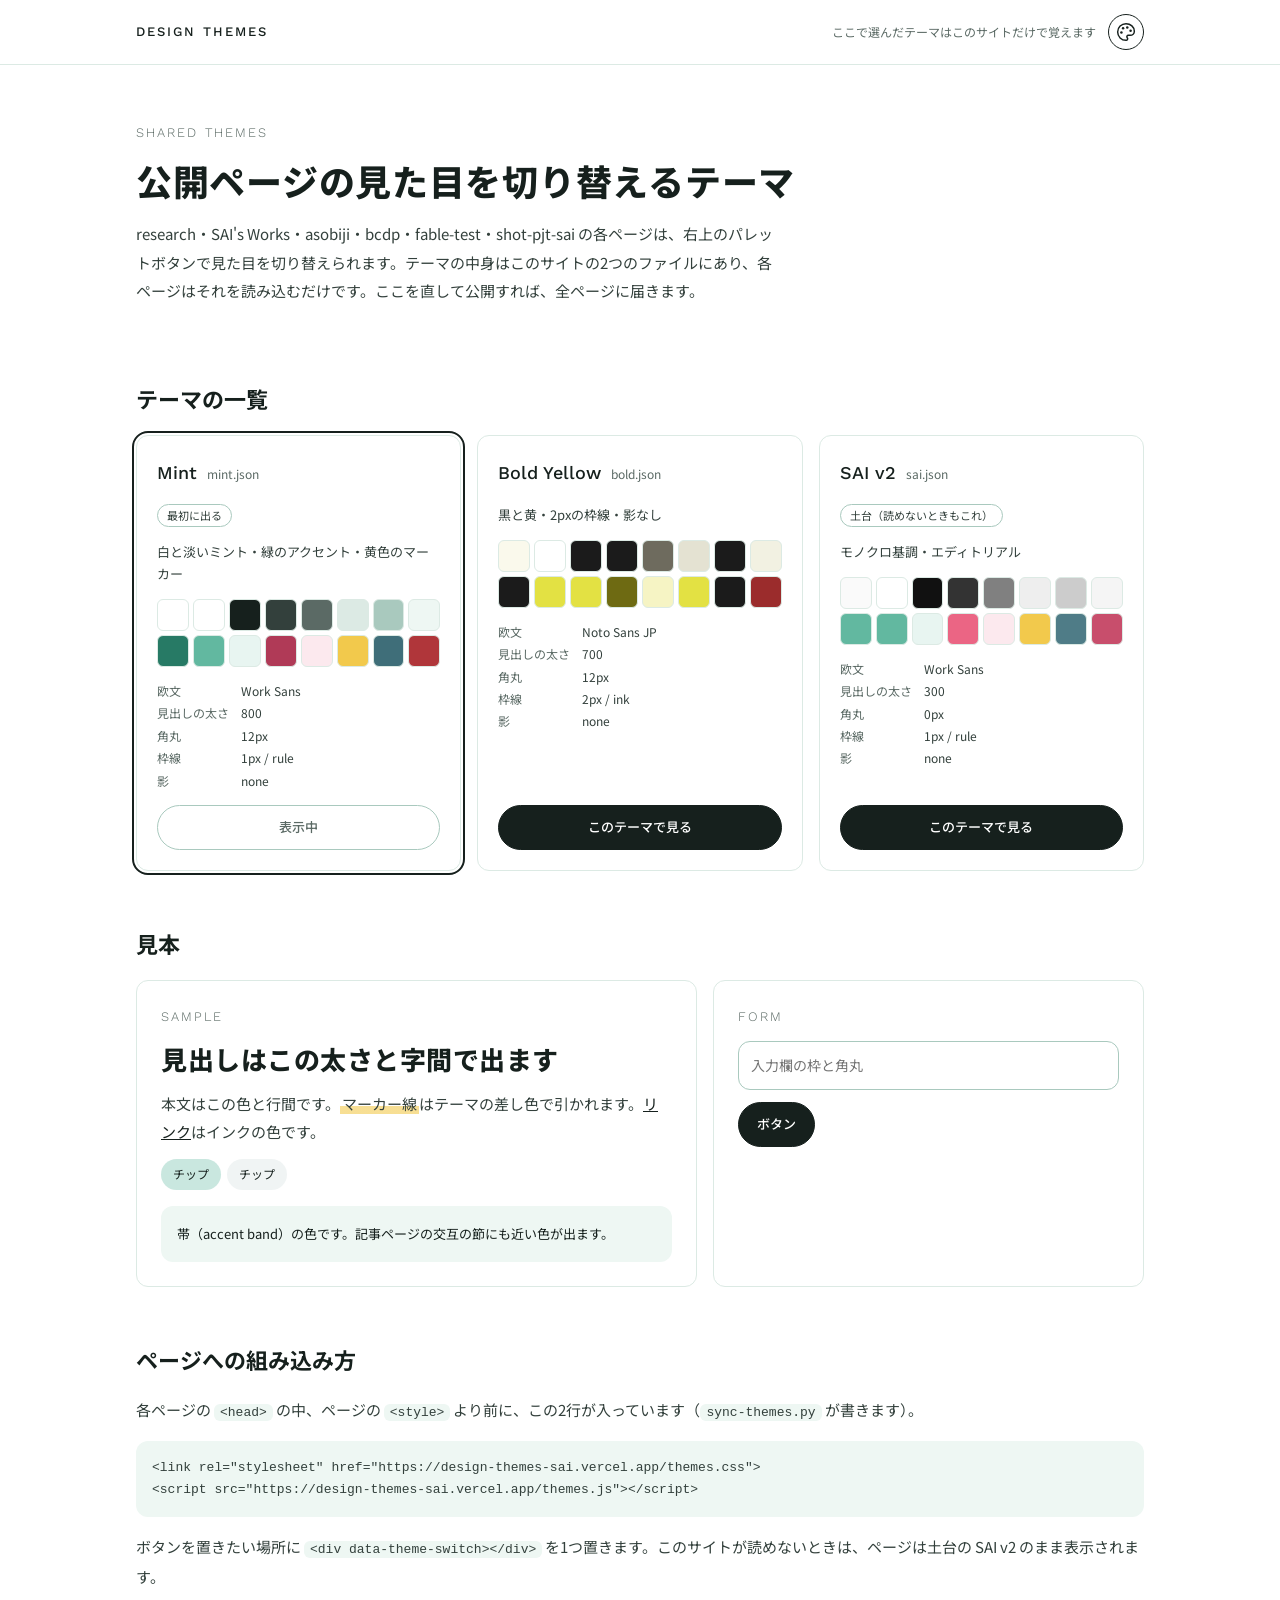
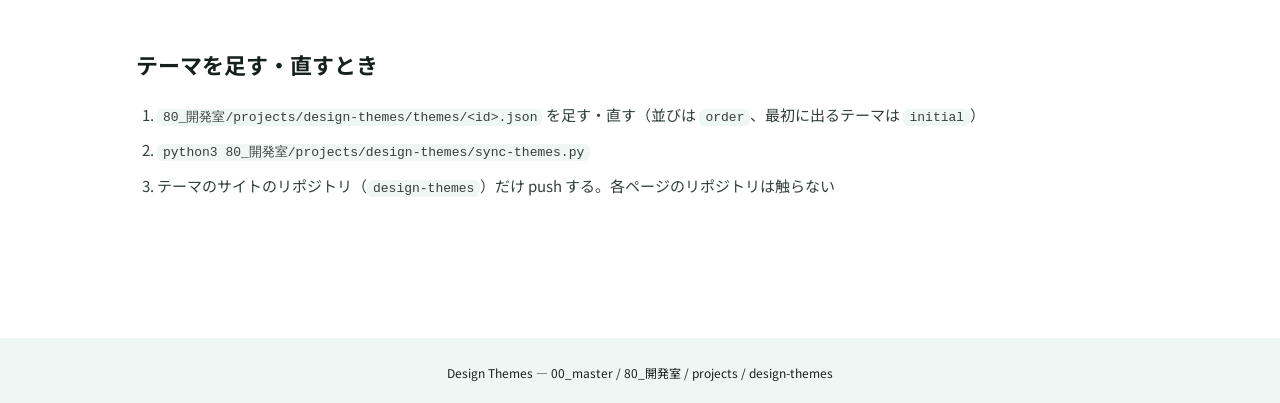
==== index.html @ 22b86806 "Add shared design themes (themes.css / themes.js / catalog) Pages on research, sai-works, asobiji, b" ====
<!doctype html>
<html lang="ja">
<head>
<meta charset="utf-8">
<meta name="viewport" content="width=device-width, initial-scale=1">
<meta name="robots" content="noindex, nofollow">
<title>Design Themes</title>
<link rel="preconnect" href="https://fonts.googleapis.com">
<link rel="preconnect" href="https://fonts.gstatic.com" crossorigin>
<link href="https://fonts.googleapis.com/css2?family=Noto+Sans+JP:wght@400;500;700;800&family=Work+Sans:wght@300;400;500;700;800&display=swap" rel="stylesheet">
<!-- このサイト自身のテーマ（同じ場所の themes.css / themes.js を読む） -->
<link rel="stylesheet" href="themes.css">
<script src="themes.js"></script>
<style>
  /* 土台（SAI v2）のパレット。テーマはこの上に html[data-theme] で重なる */
  :root {
    --paper: #FAFAFA;
    --paper-rgb: 250, 250, 250;
    --white: #FFFFFF;
    --ink: #111111;
    --text: #333333;
    --muted: #808080;
    --rule: #EEEEEE;
    --rule-strong: #CCCCCC;
    --tint: #F5F5F5;
    --teal: #62B8A0;
    --coral: #EB6584;
    --yellow: #F2C94C;
    --deep-teal: #4F7C87;
    --en: "Work Sans", "Helvetica Neue", Arial, sans-serif;
    --jp: "Noto Sans JP", "Hiragino Kaku Gothic ProN", "Hiragino Sans", sans-serif;
    --stripe: repeating-linear-gradient(135deg, var(--yellow) 0 14px, var(--teal) 14px 28px, var(--white) 28px 42px, var(--deep-teal) 42px 56px, var(--white) 56px 70px);
    --ls-display: 0.01em;
  }
/* THEMES:CSS:START */
/* =========================================================
   DESIGN THEMES — 土台（各ページに書き写す部分）
   sync-themes.py が各ページの THEMES:CSS 区間に流し込む。ページ側で手で書き換えないこと。
   ここにあるのは「テーマのサイトが読めなくても効いていてほしいもの」だけ:
     - 土台（SAI v2）で足りないトークンの既定値
     - 記事ページの節の帯（全テーマ共通）
   テーマごとの値・切り替えボタン・切り替えの処理はテーマのサイト（site/themes.css・site/themes.js）にあり、
   各ページは <link> と <script src> で読み込む。テーマを足す・並べ替える・色を直すときは、ここは触らない。
   ========================================================= */

/* --- 既定テーマ（sai）: ページ側のパレットに足りないトークンを補う --- */
:root {
  /* 形 */
  --r-card: 0px;        /* カード・パネルの角丸 */
  --r-pill: 48px;       /* チップ・タグ・ピルボタン */
  --r-input: 4px;       /* 入力欄 */
  --r-xs: 3px;          /* トースト等の極小要素 */
  --r-inner: 12px;      /* 吹き出し・入れ子カード */
  --r-band-card: 16px;  /* 一段大きいカード */
  --bw: 1px;            /* カードの枠線幅 */
  --r-scale: 1;         /* 角丸の倍率。値が散っているページ（research-sai）はこれで一括調整する */
  /* ページによって罫線トークンの名前が違う（sai-works系は --rule、research系は --line）。
     var() のフォールバックで両方に対応する。 */
  --card-line: var(--rule, var(--line));
  --input-line: var(--rule-strong, var(--line-strong));

  /* ページごとに既定が違うトークン（--paper-rgb / --ls-display）は
     ここに書かない。各ページの :root で定義し、テーマ側は
     html[data-theme="..."] ブロックでだけ上書きする。 */

  /* 文字 */
  --fw-display: 300;         /* 大見出しのウェイト */
  --ls-label: 0.14em;        /* 欧文ラベルの字間 */
  --label-case: uppercase;   /* 欧文ラベルの大文字化 */
  --lh-body: 1.9;            /* 本文の行間 */

  /* 影（既定は使わない。浮かせるテーマ用の受け口） */
  --shadow-card: none;
  --shadow-pop: none;

  /* アイコン（線画SVGの線の太さ） */
  --ico-sw: 1.5;
  --ico-sw-lg: 1.25;

  /* 装飾 */
  --caution: #c84e6c;                    /* 注意書きのラベル */
  --track-bg: #dde5e1;                   /* バーの溝 */
  --track-bg-soft: #eef1ef;              /* バーの溝（淡い方） */
  --lang-en-bg: #eef1f5;                 /* 言語バッジ（EN） */
  --lang-en-fg: #5a6b86;
  --mark-bg: rgba(98, 184, 160, .34);    /* マーカー線（標準） */
  --mark-c-bg: rgba(235, 101, 132, .28); /* マーカー線（強調） */
  --accent-band: var(--stripe);
  --footer-bg: var(--rule);
  --footer-fg: var(--muted);
  --chip-g-bg: rgba(98, 184, 160, .14);
  --chip-b-bg: rgba(79, 124, 135, .14);
  --mosaic: #62B8A0, #F2C94C, #EB6584, #4F7C87, #FFFFFF, #FFFFFF, #F5F5F5;
  /* 記事ページの節の交互の帯 */
  --sec-bg: var(--white);                /* 奇数番目の節の背景 */
  --sec-alt-bg: #F6F6F6;                 /* 偶数番目の節の背景（薄いテーマカラー） */
  --sec-pad-y: 48px;                     /* main 直下の節の上下余白 */
  --bleed: 100vw;                        /* 画面幅いっぱいに広げるときの幅（帯・ストライプ） */
  --hero-pb: 56px;                       /* ヘッダー（hero）の下余白。ストライプはこの下、節との境目に置く */
  --stripe-h: 4px;                       /* ヘッダー下のストライプの太さ */
}


/* --- 記事ページ：節ごとに背景を交互に変える（全テーマ共通） ---
   奇数番目の節は白、偶数番目は薄いテーマカラー（--sec-alt-bg）。
   帯は画面幅いっぱいに広げる（box-shadow + clip-path で左右だけ伸ばす）。
   節は body 直下のページと main 直下のページがある。 */
/* 対象は research の記事ページ（ナビに .nav-inner / .gnav-inner がある）だけ。
   sai-works・LP・デザインシステムのページには効かせない。 */
body:has(.nav-inner, .gnav-inner) { overflow-x: clip; }
body:has(.nav-inner, .gnav-inner) > section,
body:has(.nav-inner, .gnav-inner) > main > section { background: var(--sec-bg); box-shadow: 0 0 0 var(--bleed) var(--sec-bg); clip-path: inset(0 calc(var(--bleed) * -1)); }
body:has(.nav-inner, .gnav-inner) > section:nth-of-type(even),
body:has(.nav-inner, .gnav-inner) > main > section:nth-of-type(even) { background: var(--sec-alt-bg); box-shadow: 0 0 0 var(--bleed) var(--sec-alt-bg); }
body:has(.nav-inner, .gnav-inner) > main > section[id^="sec-"] { padding-top: var(--sec-pad-y); padding-bottom: var(--sec-pad-y); }
/* 最後の節とフッターの間に紙の色の隙間を作らない */
body:has(.nav-inner, .gnav-inner) section ~ footer,
body:has(.nav-inner, .gnav-inner) main ~ footer { margin-top: 0 !important; }

/* ヘッダー下のストライプは、帯の境目（最初の節の上端）に描く。
   ページごとに hero の中の位置（.hero::after / .hero .wrap::after）と余白が違い、
   帯の端とずれていたので、hero 側のストライプは消して節の ::before に一本化する。
   hero の下余白は --hero-pb に揃え、hero の下罫線はストライプが代わりをするので消す。 */
body:has(.nav-inner, .gnav-inner) .hero { padding-bottom: var(--hero-pb) !important; border-bottom-width: 0 !important; }
body:has(.nav-inner, .gnav-inner) .hero::after,
body:has(.nav-inner, .gnav-inner) .hero .wrap::after { display: none !important; }
body:has(.nav-inner, .gnav-inner) > section:first-of-type,
body:has(.nav-inner, .gnav-inner) > main > section:first-of-type { position: relative; }
body:has(.nav-inner, .gnav-inner) > section:first-of-type::before,
body:has(.nav-inner, .gnav-inner) > main > section:first-of-type::before { content: ""; position: absolute; left: 0; right: 0; top: 0; height: var(--stripe-h); background: var(--stripe); z-index: 1; }
/* THEMES:CSS:END */

  * { box-sizing: border-box; }
  html { -webkit-text-size-adjust: 100%; }
  body { margin: 0; background: var(--paper); color: var(--text); font-family: var(--jp); font-size: 15px; line-height: var(--lh-body); }
  a { color: var(--ink); }
  code { font-family: ui-monospace, SFMono-Regular, Menlo, monospace; font-size: 13px; background: var(--tint); padding: 1px 6px; border-radius: var(--r-xs); }

  .header { position: sticky; top: 0; z-index: 50; background: rgba(var(--paper-rgb), .86); backdrop-filter: blur(10px); -webkit-backdrop-filter: blur(10px); border-bottom: 1px solid var(--rule); }
  .header-inner { max-width: 1040px; margin: 0 auto; padding: 14px 16px; display: flex; align-items: center; gap: 16px; }
  .brand { font-family: var(--en); font-weight: 500; font-size: 13px; letter-spacing: var(--ls-label); text-transform: var(--label-case); color: var(--ink); }
  .header-right { margin-left: auto; display: flex; align-items: center; gap: 12px; }
  .header-note { font-size: 12px; color: var(--muted); }

  main { max-width: 1040px; margin: 0 auto; padding: 0 16px 80px; }
  .hero { padding: 56px 0 32px; }
  .label { font-family: var(--en); font-weight: 300; font-size: 13px; letter-spacing: var(--ls-label); text-transform: var(--label-case); color: var(--muted); margin: 0 0 10px; }
  h1 { font-size: 36px; line-height: 1.35; font-weight: var(--fw-display); letter-spacing: var(--ls-display); color: var(--ink); margin: 0 0 16px; }
  .lead { max-width: 640px; margin: 0; }
  .stripe { height: var(--stripe-h); background: var(--stripe); margin: 0 0 40px; }

  section { margin: 0 0 56px; }
  h2 { font-size: 22px; line-height: 1.5; font-weight: 700; color: var(--ink); margin: 0 0 20px; }

  .themes { display: grid; grid-template-columns: repeat(auto-fill, minmax(300px, 1fr)); gap: 16px; }
  .theme-card { background: var(--white); border: var(--bw) solid var(--card-line); border-radius: var(--r-card); box-shadow: var(--shadow-card); padding: 20px; display: flex; flex-direction: column; gap: 14px; }
  .theme-card[aria-current="true"] { outline: 2px solid var(--ink); outline-offset: 2px; }
  .theme-head { display: flex; align-items: baseline; gap: 10px; flex-wrap: wrap; }
  .theme-name { font-family: var(--en); font-size: 18px; font-weight: 500; color: var(--ink); }
  .theme-id { font-size: 12px; color: var(--muted); }
  .tags { display: flex; gap: 6px; flex-wrap: wrap; }
  .tag { font-size: 11px; line-height: 1; padding: 5px 9px; border: 1px solid var(--rule-strong); border-radius: var(--r-pill); color: var(--text); }
  .theme-desc { margin: 0; font-size: 13px; line-height: 1.7; }
  .swatches { display: grid; grid-template-columns: repeat(8, 1fr); gap: 4px; }
  .sw { aspect-ratio: 1; border-radius: var(--r-xs); border: 1px solid var(--rule); }
  .specs { margin: 0; display: grid; grid-template-columns: auto 1fr; gap: 2px 12px; font-size: 12px; line-height: 1.7; }
  .specs dt { color: var(--muted); }
  .specs dd { margin: 0; color: var(--text); overflow-wrap: anywhere; }
  .theme-card .use { margin-top: auto; }

  .btn { appearance: none; font: inherit; font-size: 13px; font-weight: 500; padding: 9px 18px; border-radius: var(--r-pill); border: var(--bw) solid var(--ink); background: var(--ink); color: var(--white); cursor: pointer; }
  .btn:hover { opacity: .85; }
  .btn[disabled] { background: transparent; color: var(--muted); border-color: var(--rule-strong); cursor: default; opacity: 1; }
  .btn:focus-visible { outline: 2px solid var(--ink); outline-offset: 2px; }

  .sample { display: grid; grid-template-columns: 1.3fr 1fr; gap: 16px; }
  .panel { background: var(--white); border: var(--bw) solid var(--card-line); border-radius: var(--r-card); box-shadow: var(--shadow-card); padding: 24px; }
  .panel p { margin: 0 0 12px; }
  .panel .big { font-size: 26px; line-height: 1.4; font-weight: var(--fw-display); letter-spacing: var(--ls-display); color: var(--ink); margin: 0 0 12px; }
  mark { background: linear-gradient(transparent 60%, var(--mark-bg) 60%); color: inherit; padding: 0 2px; }
  .chips { display: flex; gap: 6px; flex-wrap: wrap; margin: 0 0 16px; }
  .chip { font-size: 12px; padding: 4px 12px; border-radius: var(--r-pill); background: var(--chip-g-bg); color: var(--ink); }
  .chip.b { background: var(--chip-b-bg); }
  .band { background: var(--accent-band); border-radius: var(--r-inner); padding: 16px; font-size: 13px; color: var(--ink); }
  .field { display: block; width: 100%; font: inherit; font-size: 14px; padding: 10px 12px; border: 1px solid var(--input-line); border-radius: var(--r-input); background: var(--white); color: var(--text); margin: 0 0 12px; }

  pre { margin: 0; background: var(--tint); border-radius: var(--r-inner); padding: 16px; overflow-x: auto; font-size: 12.5px; line-height: 1.7; }
  pre code { background: none; padding: 0; }
  ol { padding-left: 1.4em; margin: 0; }
  ol li { margin: 0 0 6px; }

  footer { background: var(--footer-bg); color: var(--footer-fg); font-size: 12px; padding: 24px 16px; text-align: center; }

  @media (max-width: 768px) {
    h1 { font-size: 28px; }
    .sample { grid-template-columns: 1fr; }
    .header-note { display: none; }
  }
</style>
</head>
<body>
<header class="header">
  <div class="header-inner">
    <span class="brand">Design Themes</span>
    <div class="header-right">
      <span class="header-note">ここで選んだテーマはこのサイトだけで覚えます</span>
      <div data-theme-switch></div>
    </div>
  </div>
</header>

<main>
  <div class="hero">
    <p class="label">Shared themes</p>
    <h1>公開ページの見た目を切り替えるテーマ</h1>
    <p class="lead">research・SAI's Works・asobiji・bcdp・fable-test・shot-pjt-sai の各ページは、右上のパレットボタンで見た目を切り替えられます。テーマの中身はこのサイトの2つのファイルにあり、各ページはそれを読み込むだけです。ここを直して公開すれば、全ページに届きます。</p>
  </div>
  <div class="stripe"></div>

  <section>
    <h2>テーマの一覧</h2>
<!-- THEMES:CATALOG:START -->
    <div class="themes">
    <article class="theme-card" data-id="mint">
      <div class="theme-head"><span class="theme-name">Mint</span><span class="theme-id">mint.json</span></div>
      <div class="tags"><span class="tag">最初に出る</span></div>
      <p class="theme-desc">白と淡いミント・緑のアクセント・黄色のマーカー</p>
      <div class="swatches" aria-label="パレット"><span class="sw" style="background:#FFFFFF" title="paper #FFFFFF"></span><span class="sw" style="background:#FFFFFF" title="white #FFFFFF"></span><span class="sw" style="background:#16201D" title="ink #16201D"></span><span class="sw" style="background:#33403C" title="text #33403C"></span><span class="sw" style="background:#5B6A65" title="muted #5B6A65"></span><span class="sw" style="background:#DCEAE4" title="rule #DCEAE4"></span><span class="sw" style="background:#A9C9BE" title="rule_strong #A9C9BE"></span><span class="sw" style="background:#EEF7F3" title="tint #EEF7F3"></span><span class="sw" style="background:#277A65" title="accent #277A65"></span><span class="sw" style="background:#62B8A0" title="accent_bright #62B8A0"></span><span class="sw" style="background:#E8F5F1" title="accent_wash #E8F5F1"></span><span class="sw" style="background:#B03A57" title="emphasis #B03A57"></span><span class="sw" style="background:#FCE9EE" title="emphasis_wash #FCE9EE"></span><span class="sw" style="background:#F2C94C" title="highlight #F2C94C"></span><span class="sw" style="background:#3F6E79" title="deep #3F6E79"></span><span class="sw" style="background:#B0363A" title="danger #B0363A"></span></div>
      <dl class="specs"><dt>欧文</dt><dd>Work Sans</dd><dt>見出しの太さ</dt><dd>800</dd><dt>角丸</dt><dd>12px</dd><dt>枠線</dt><dd>1px / rule</dd><dt>影</dt><dd>none</dd></dl>
      <button type="button" class="btn use">このテーマで見る</button>
    </article>
    <article class="theme-card" data-id="bold">
      <div class="theme-head"><span class="theme-name">Bold Yellow</span><span class="theme-id">bold.json</span></div>
      
      <p class="theme-desc">黒と黄・2pxの枠線・影なし</p>
      <div class="swatches" aria-label="パレット"><span class="sw" style="background:#FAF9EC" title="paper #FAF9EC"></span><span class="sw" style="background:#FFFFFF" title="white #FFFFFF"></span><span class="sw" style="background:#1B1B1B" title="ink #1B1B1B"></span><span class="sw" style="background:#1B1B1B" title="text #1B1B1B"></span><span class="sw" style="background:#6E6B5E" title="muted #6E6B5E"></span><span class="sw" style="background:#E4E2D2" title="rule #E4E2D2"></span><span class="sw" style="background:#1B1B1B" title="rule_strong #1B1B1B"></span><span class="sw" style="background:#F2F1E2" title="tint #F2F1E2"></span><span class="sw" style="background:#1B1B1B" title="accent #1B1B1B"></span><span class="sw" style="background:#E3E143" title="accent_bright #E3E143"></span><span class="sw" style="background:#E3E143" title="accent_wash #E3E143"></span><span class="sw" style="background:#6E6A12" title="emphasis #6E6A12"></span><span class="sw" style="background:#F6F4C4" title="emphasis_wash #F6F4C4"></span><span class="sw" style="background:#E3E143" title="highlight #E3E143"></span><span class="sw" style="background:#1B1B1B" title="deep #1B1B1B"></span><span class="sw" style="background:#9B2C2C" title="danger #9B2C2C"></span></div>
      <dl class="specs"><dt>欧文</dt><dd>Noto Sans JP</dd><dt>見出しの太さ</dt><dd>700</dd><dt>角丸</dt><dd>12px</dd><dt>枠線</dt><dd>2px / ink</dd><dt>影</dt><dd>none</dd></dl>
      <button type="button" class="btn use">このテーマで見る</button>
    </article>
    <article class="theme-card" data-id="sai">
      <div class="theme-head"><span class="theme-name">SAI v2</span><span class="theme-id">sai.json</span></div>
      <div class="tags"><span class="tag">土台（読めないときもこれ）</span></div>
      <p class="theme-desc">モノクロ基調・エディトリアル</p>
      <div class="swatches" aria-label="パレット"><span class="sw" style="background:#FAFAFA" title="paper #FAFAFA"></span><span class="sw" style="background:#FFFFFF" title="white #FFFFFF"></span><span class="sw" style="background:#111111" title="ink #111111"></span><span class="sw" style="background:#333333" title="text #333333"></span><span class="sw" style="background:#808080" title="muted #808080"></span><span class="sw" style="background:#EEEEEE" title="rule #EEEEEE"></span><span class="sw" style="background:#CCCCCC" title="rule_strong #CCCCCC"></span><span class="sw" style="background:#F5F5F5" title="tint #F5F5F5"></span><span class="sw" style="background:#62B8A0" title="accent #62B8A0"></span><span class="sw" style="background:#62B8A0" title="accent_bright #62B8A0"></span><span class="sw" style="background:#E8F5F1" title="accent_wash #E8F5F1"></span><span class="sw" style="background:#EB6584" title="emphasis #EB6584"></span><span class="sw" style="background:#FCE9EE" title="emphasis_wash #FCE9EE"></span><span class="sw" style="background:#F2C94C" title="highlight #F2C94C"></span><span class="sw" style="background:#4F7C87" title="deep #4F7C87"></span><span class="sw" style="background:#C84E6C" title="danger #C84E6C"></span></div>
      <dl class="specs"><dt>欧文</dt><dd>Work Sans</dd><dt>見出しの太さ</dt><dd>300</dd><dt>角丸</dt><dd>0px</dd><dt>枠線</dt><dd>1px / rule</dd><dt>影</dt><dd>none</dd></dl>
      <button type="button" class="btn use">このテーマで見る</button>
    </article>
    </div>
<!-- THEMES:CATALOG:END -->
  </section>

  <section>
    <h2>見本</h2>
    <div class="sample">
      <div class="panel">
        <p class="label">Sample</p>
        <p class="big">見出しはこの太さと字間で出ます</p>
        <p>本文はこの色と行間です。<mark>マーカー線</mark>はテーマの差し色で引かれます。<a href="#">リンク</a>はインクの色です。</p>
        <div class="chips"><span class="chip">チップ</span><span class="chip b">チップ</span></div>
        <div class="band">帯（accent band）の色です。記事ページの交互の節にも近い色が出ます。</div>
      </div>
      <div class="panel">
        <p class="label">Form</p>
        <input class="field" type="text" placeholder="入力欄の枠と角丸">
        <button type="button" class="btn">ボタン</button>
      </div>
    </div>
  </section>

  <section>
    <h2>ページへの組み込み方</h2>
    <p>各ページの <code>&lt;head&gt;</code> の中、ページの <code>&lt;style&gt;</code> より前に、この2行が入っています（<code>sync-themes.py</code> が書きます）。</p>
    <pre><code>&lt;link rel="stylesheet" href="https://design-themes-sai.vercel.app/themes.css"&gt;
&lt;script src="https://design-themes-sai.vercel.app/themes.js"&gt;&lt;/script&gt;</code></pre>
    <p style="margin-top:16px">ボタンを置きたい場所に <code>&lt;div data-theme-switch&gt;&lt;/div&gt;</code> を1つ置きます。このサイトが読めないときは、ページは土台の SAI v2 のまま表示されます。</p>
  </section>

  <section>
    <h2>テーマを足す・直すとき</h2>
    <ol>
      <li><code>80_開発室/projects/design-themes/themes/&lt;id&gt;.json</code> を足す・直す（並びは <code>order</code>、最初に出るテーマは <code>initial</code>）</li>
      <li><code>python3 80_開発室/projects/design-themes/sync-themes.py</code></li>
      <li>テーマのサイトのリポジトリ（<code>design-themes</code>）だけ push する。各ページのリポジトリは触らない</li>
    </ol>
  </section>
</main>

<footer>Design Themes — 00_master / 80_開発室 / projects / design-themes</footer>

<script>
  /* 一覧の「このテーマで見る」と、いま選ばれているカードの印 */
  function markCurrentTheme(id) {
    document.querySelectorAll('.theme-card').forEach(function (card) {
      var on = card.getAttribute('data-id') === id;
      card.setAttribute('aria-current', String(on));
      var b = card.querySelector('.use');
      b.disabled = on;
      b.textContent = on ? '表示中' : 'このテーマで見る';
    });
  }
  window.onThemeChange = markCurrentTheme;
  document.querySelectorAll('.theme-card .use').forEach(function (b) {
    b.addEventListener('click', function () {
      if (typeof applyTheme === 'function') applyTheme(b.closest('.theme-card').getAttribute('data-id'), true);
    });
  });
  if (typeof activeTheme !== 'undefined') markCurrentTheme(activeTheme);
</script>
</body>
</html>
---- themes.css ----
/* =========================================================
   DESIGN THEMES — テーマ本体（テーマのサイトから各ページが読み込む）
   正本: 00_master/80_開発室/projects/design-themes/site/themes.css
   GENERATED 区間は build-themes.py が themes/*.json から組み立てる。手で書き換えないこと。
   土台（SAI v2）はブロックを持たず、各ページの :root と、ページに書き写した base.css が効く。
   ========================================================= */

/* 読み込めたことの目印。themes.js はこれが見えたときだけ data-theme を付ける
   （CSS が読めずに JS だけ動いたときに、中途半端な見た目にしないため） */
:root { --themes-loaded: 1; }

/* THEMES:GENERATED:START */
/* --- theme: mint（白と淡いミント・緑のアクセント・黄色のマーカー）--- 生成元: themes/mint.json */
html[data-theme="mint"] {
  --paper: #FFFFFF;
  --paper-rgb: 255, 255, 255;
  --white: #FFFFFF;
  --ink: #16201D;
  --text: #33403C;
  --muted: #5B6A65;
  --rule: #DCEAE4;
  --rule-strong: #A9C9BE;
  --tint: #EEF7F3;
  --teal: #277A65;
  --teal-deep: #3F6E79;
  --coral: #B03A57;
  --yellow: #F2C94C;
  --deep-teal: #3F6E79;
  --deep: #3F6E79;
  --en: "Work Sans", "Helvetica Neue", Arial, sans-serif;
  --stripe: linear-gradient(transparent, transparent);
  --r-card: 12px;
  --r-pill: 999px;
  --r-input: 12px;
  --r-xs: 6px;
  --r-inner: 12px;
  --r-band-card: 12px;
  --bw: 1px;
  --r-scale: 1;
  --card-line: var(--rule);
  --input-line: var(--rule-strong);
  --fw-display: 800;
  --ls-display: 0.02em;
  --ls-label: 0.16em;
  --label-case: uppercase;
  --lh-body: 1.9;
  --shadow-card: none;
  --shadow-pop: 0 24px 60px rgba(22, 32, 29, .10);
  --ico-sw: 1.75;
  --ico-sw-lg: 1.5;
  --panel: #EEF7F3;
  --paper-2: #EEF7F3;
  --ink-soft: #33403C;
  --ink-faint: #5B6A65;
  --teal-wash: #E8F5F1;
  --coral-wash: #FCE9EE;
  --sand: #B03A57;
  --sand-wash: #FCE9EE;
  --line: #DCEAE4;
  --line-soft: #EEF4F2;
  --line-strong: #A9C9BE;
  --paper-warm: #EEF7F3;
  --card: #FFFFFF;
  --shadow: none;
  --caution: #B0363A;
  --track-bg: #DCEAE4;
  --track-bg-soft: #EEF4F2;
  --teal-ink: #277A65;
  --sand-ink: #B03A57;
  --sand-ink-soft: #B03A57;
  --coral-ink: #B0363A;
  --pull-ink: #16201D;
  --lang-en-bg: #EEF7F3;
  --lang-en-fg: #5B6A65;
  --teal-rgb: 98, 184, 160;
  --coral-rgb: 176, 58, 87;
  --yellow-rgb: 242, 201, 76;
  --deep-rgb: 63, 110, 121;
  --mark-bg: rgba(242, 201, 76, 0.6);
  --mark-c-bg: rgba(176, 58, 87, 0.2);
  --accent-band: #EEF7F3;
  --footer-bg: #EEF7F3;
  --footer-fg: #16201D;
  --chip-g-bg: rgba(98, 184, 160, 0.34);
  --chip-b-bg: rgba(63, 110, 121, 0.08);
  --mosaic: #62B8A0, #F2C94C, #EB6584, #4F7C87, #FFFFFF, #EEF7F3, #FFFFFF;
  --sec-alt-bg: #EEF7F3;
}

/* --- theme: bold（黒と黄・2pxの枠線・影なし）--- 生成元: themes/bold.json */
html[data-theme="bold"] {
  --paper: #FAF9EC;
  --paper-rgb: 250, 249, 236;
  --white: #FFFFFF;
  --ink: #1B1B1B;
  --text: #1B1B1B;
  --muted: #6E6B5E;
  --rule: #E4E2D2;
  --rule-strong: #1B1B1B;
  --tint: #F2F1E2;
  --teal: #1B1B1B;
  --teal-deep: #1B1B1B;
  --coral: #6E6A12;
  --yellow: #E3E143;
  --deep-teal: #1B1B1B;
  --deep: #1B1B1B;
  --en: "Noto Sans JP", "Hiragino Kaku Gothic ProN", "Hiragino Sans", sans-serif;
  --stripe: repeating-linear-gradient(135deg, #E3E143 0 16px, #1B1B1B 16px 18px, #E3E143 18px 34px);
  --r-card: 12px;
  --r-pill: 999px;
  --r-input: 12px;
  --r-xs: 999px;
  --r-inner: 12px;
  --r-band-card: 12px;
  --bw: 2px;
  --r-scale: 1;
  --card-line: var(--ink);
  --input-line: var(--ink);
  --fw-display: 700;
  --ls-display: 0;
  --ls-label: 0.08em;
  --label-case: uppercase;
  --lh-body: 1.8;
  --shadow-card: none;
  --shadow-pop: none;
  --ico-sw: 2;
  --ico-sw-lg: 2;
  --panel: #F3F1DF;
  --paper-2: #F3F1DF;
  --ink-soft: #1B1B1B;
  --ink-faint: #6E6B5E;
  --teal-wash: #E3E143;
  --coral-wash: #F6F4C4;
  --sand: #6E6A12;
  --sand-wash: #F6F4C4;
  --line: #E0DECB;
  --line-soft: #EDEBD9;
  --line-strong: #1B1B1B;
  --paper-warm: #F3F1DF;
  --card: #FFFFFF;
  --shadow: none;
  --caution: #9B2C2C;
  --track-bg: #E0DECB;
  --track-bg-soft: #EDEBD9;
  --teal-ink: #1B1B1B;
  --sand-ink: #6E6A12;
  --sand-ink-soft: #6E6A12;
  --coral-ink: #9B2C2C;
  --pull-ink: #1B1B1B;
  --lang-en-bg: #F0EFE2;
  --lang-en-fg: #5B5848;
  --teal-rgb: 227, 225, 67;
  --coral-rgb: 110, 106, 18;
  --yellow-rgb: 227, 225, 67;
  --deep-rgb: 27, 27, 27;
  --mark-bg: rgba(227, 225, 67, 0.6);
  --mark-c-bg: rgba(110, 106, 18, 0.2);
  --accent-band: #E3E143;
  --footer-bg: #E3E143;
  --footer-fg: #1B1B1B;
  --chip-g-bg: rgba(227, 225, 67, 0.34);
  --chip-b-bg: rgba(27, 27, 27, 0.08);
  --mosaic: #E3E143, #1B1B1B, #F9F8D9, #FFFFFF, #FFFFFF, #F2F1E2, #E3E143;
  --sec-alt-bg: #F9F8DE;
}
/* THEMES:GENERATED:END */

/* =========================================================
   切り替えボタン（.ts- 接頭辞。ページ側のCSSと衝突させない）
   ページ側は <div data-theme-switch></div> を1つ置くだけ。
   ========================================================= */

[data-theme-switch] { position: relative; flex: none; line-height: 0; }

/* ヘッダーの無いページ用：右上に浮かせる */
[data-theme-switch][data-ts-float] { position: fixed; top: 16px; right: 16px; z-index: 300; }
[data-theme-switch][data-ts-float] .ts-btn { background: var(--white); }

.ts-btn {
  appearance: none;
  display: flex;
  align-items: center;
  justify-content: center;
  width: 36px;
  height: 36px;
  padding: 0;
  border: var(--bw) solid var(--ink);
  border-radius: var(--r-pill);
  background: transparent;
  color: var(--ink);
  cursor: pointer;
  transition: background .18s, color .18s, border-color .18s;
}

.ts-btn:hover { background: var(--ink); color: var(--white); }
.ts-btn:focus-visible { outline: 1px solid var(--ink); outline-offset: 2px; }

.ts-btn svg {
  width: 20px;
  height: 20px;
  fill: none;
  stroke: currentColor;
  stroke-width: var(--ico-sw);
  stroke-linecap: round;
  stroke-linejoin: round;
}

.ts-btn svg circle[data-dot] { fill: currentColor; stroke: none; }

.ts-menu {
  position: absolute;
  top: calc(100% + 10px);
  right: 0;
  min-width: 290px;
  background: var(--white);
  border: var(--bw) solid var(--ink);
  border-radius: var(--r-card);
  box-shadow: var(--shadow-pop);
  padding: 6px;
  line-height: 1.5;
  z-index: 200;
}

.ts-menu[hidden] { display: none; }

.ts-opt {
  appearance: none;
  display: flex;
  align-items: center;
  gap: 10px;
  width: 100%;
  text-align: left;
  border: 0;
  background: transparent;
  color: var(--ink);
  padding: 9px 10px;
  border-radius: var(--r-card);
  cursor: pointer;
  font-family: inherit;
  transition: background .18s;
}

.ts-opt:hover { background: var(--tint); }
.ts-opt:focus-visible { outline: 1px solid var(--ink); outline-offset: -1px; }
.ts-dots { display: flex; gap: 3px; flex: none; }
.ts-dots i { display: block; width: 8px; height: 8px; border-radius: 50%; border: 1px solid var(--rule-strong); box-sizing: border-box; }
.ts-text { flex: 1; min-width: 0; }
.ts-name { font-family: var(--en); font-size: 12px; font-weight: 500; letter-spacing: .04em; }
.ts-desc { display: block; font-size: 11px; color: var(--muted); line-height: 1.5; margin-top: 1px; }
.ts-check { margin-left: auto; flex: none; font-size: 11px; color: var(--ink); opacity: 0; }
.ts-opt[aria-selected="true"] .ts-check { opacity: 1; }

/* research-sai の細いナビの中では一回り小さく */
.nav-inner > [data-theme-switch] .ts-btn,
.gnav-inner > [data-theme-switch] .ts-btn { width: 28px; height: 28px; }
.nav-inner > [data-theme-switch] .ts-btn svg,
.gnav-inner > [data-theme-switch] .ts-btn svg { width: 16px; height: 16px; }

@media (max-width: 768px) {
  .ts-btn { width: 32px; height: 32px; }
  .ts-btn svg { width: 18px; height: 18px; }
  .ts-menu { min-width: 264px; }
}
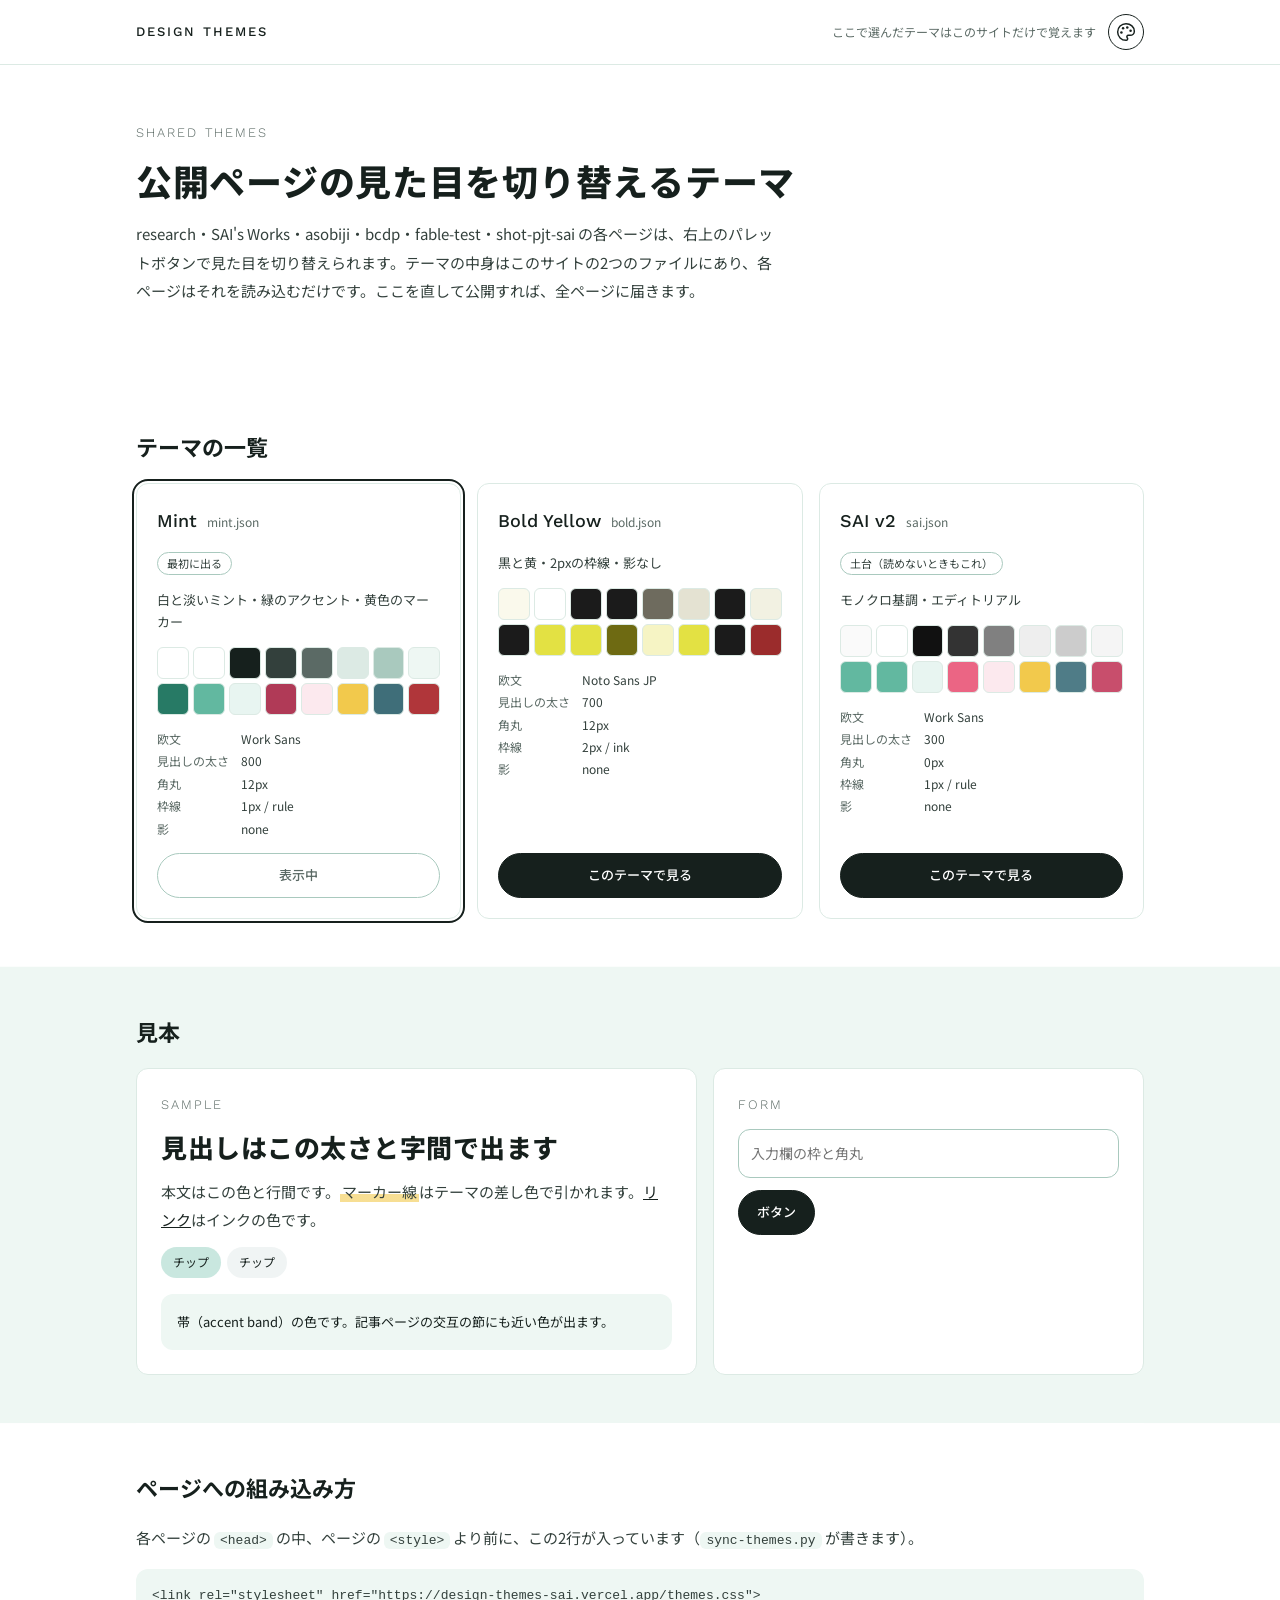
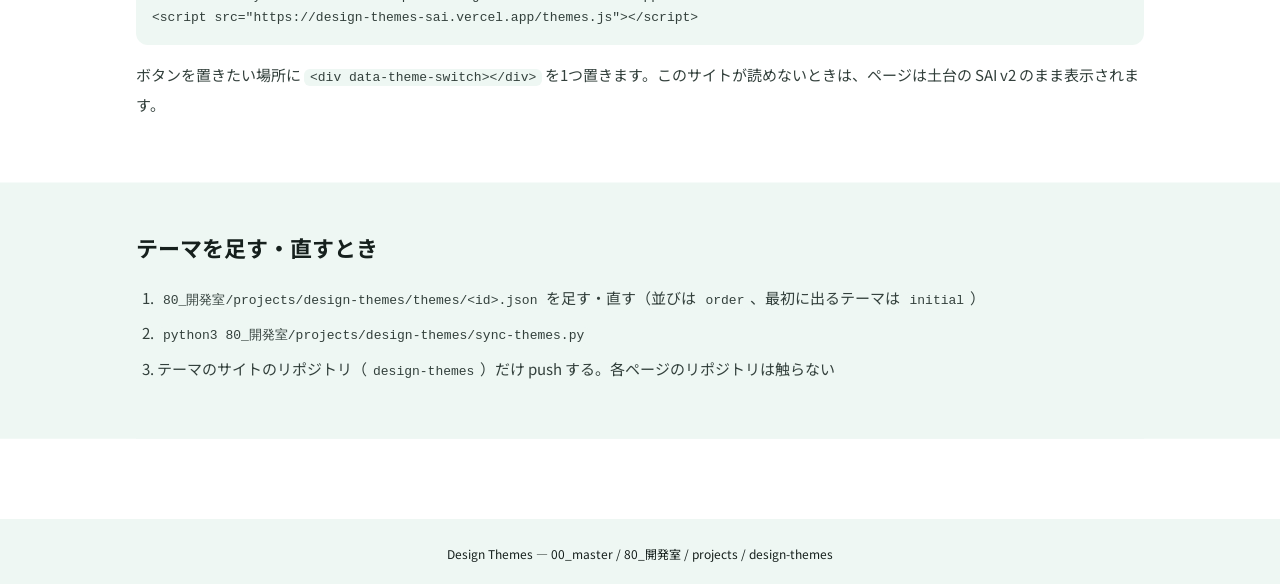
==== commit 2c3300a8: "節ごとの背景の交互を、research 以外のページにも効くようにする テーマの土台（base.css）で、main 直下の section（h2 入り）が 2 つ以上並ぶページは、 見出しごとに白と" ====
--- a/index.html
+++ b/index.html
@@ -5,6 +5,7 @@
 <meta name="viewport" content="width=device-width, initial-scale=1">
 <meta name="robots" content="noindex, nofollow">
 <title>Design Themes</title>
+<link rel="icon" href="/favicon.svg" type="image/svg+xml">
 <link rel="preconnect" href="https://fonts.googleapis.com">
 <link rel="preconnect" href="https://fonts.gstatic.com" crossorigin>
 <link href="https://fonts.googleapis.com/css2?family=Noto+Sans+JP:wght@400;500;700;800&family=Work+Sans:wght@300;400;500;700;800&display=swap" rel="stylesheet">
@@ -101,7 +102,24 @@
 }
 
 
-/* --- 記事ページ：節ごとに背景を交互に変える（全テーマ共通） ---
+/* --- 節ごとに背景を交互に変える（全ページ・全テーマ共通。2026-11-20 から research 以外にも広げた） ---
+   「節」＝ main 直下（main が無いページは body 直下）の <section>・<article>・[data-sec] で、中に h2 があるもの。
+   節が 2 つ以上並ぶページだけ、1・3・5…番目を --sec-bg（白）、2・4・6…番目を --sec-alt-bg（薄いテーマカラー）にする。
+   帯は画面幅いっぱいに広げ、節と節の間に紙の色の隙間が出ないよう、節の外の余白（margin）は 0、上下の余白は --sec-pad-y にそろえる。
+   見出し（h2）だけで区切ったページは、add-page.py が h2 ごとに <section data-sec-auto> で包む。
+   div で組んだ節（帯の div など）は data-sec を付ける。交互にしたくないページは <body data-sec-alt="off">。
+   research の記事（ナビに .nav-inner / .gnav-inner がある）は、下の専用の指定で塗る（余白はページ側のまま）。 */
+:is(body:not([data-sec-alt="off"]):not(:has(.nav-inner, .gnav-inner)):not(:has(> main)), body:not([data-sec-alt="off"]):not(:has(.nav-inner, .gnav-inner)) > main)
+  > :is(section, article, [data-sec]):has(h2):is(:has(~ :is(section, article, [data-sec]) h2), :is(section, article, [data-sec]):has(h2) ~ *) {
+  background: var(--sec-bg) !important; box-shadow: 0 0 0 var(--bleed) var(--sec-bg) !important; clip-path: inset(0 calc(var(--bleed) * -1));
+  margin-top: 0 !important; margin-bottom: 0 !important; padding-top: var(--sec-pad-y) !important; padding-bottom: var(--sec-pad-y) !important;
+}
+:is(body:not([data-sec-alt="off"]):not(:has(.nav-inner, .gnav-inner)):not(:has(> main)), body:not([data-sec-alt="off"]):not(:has(.nav-inner, .gnav-inner)) > main)
+  > :nth-child(even of :is(section, article, [data-sec]):has(h2)):is(:has(~ :is(section, article, [data-sec]) h2), :is(section, article, [data-sec]):has(h2) ~ *) {
+  background: var(--sec-alt-bg) !important; box-shadow: 0 0 0 var(--bleed) var(--sec-alt-bg) !important;
+}
+
+/* --- research の記事ページ：節ごとに背景を交互に変える（全テーマ共通） ---
    奇数番目の節は白、偶数番目は薄いテーマカラー（--sec-alt-bg）。
    帯は画面幅いっぱいに広げる（box-shadow + clip-path で左右だけ伸ばす）。
    節は body 直下のページと main 直下のページがある。 */
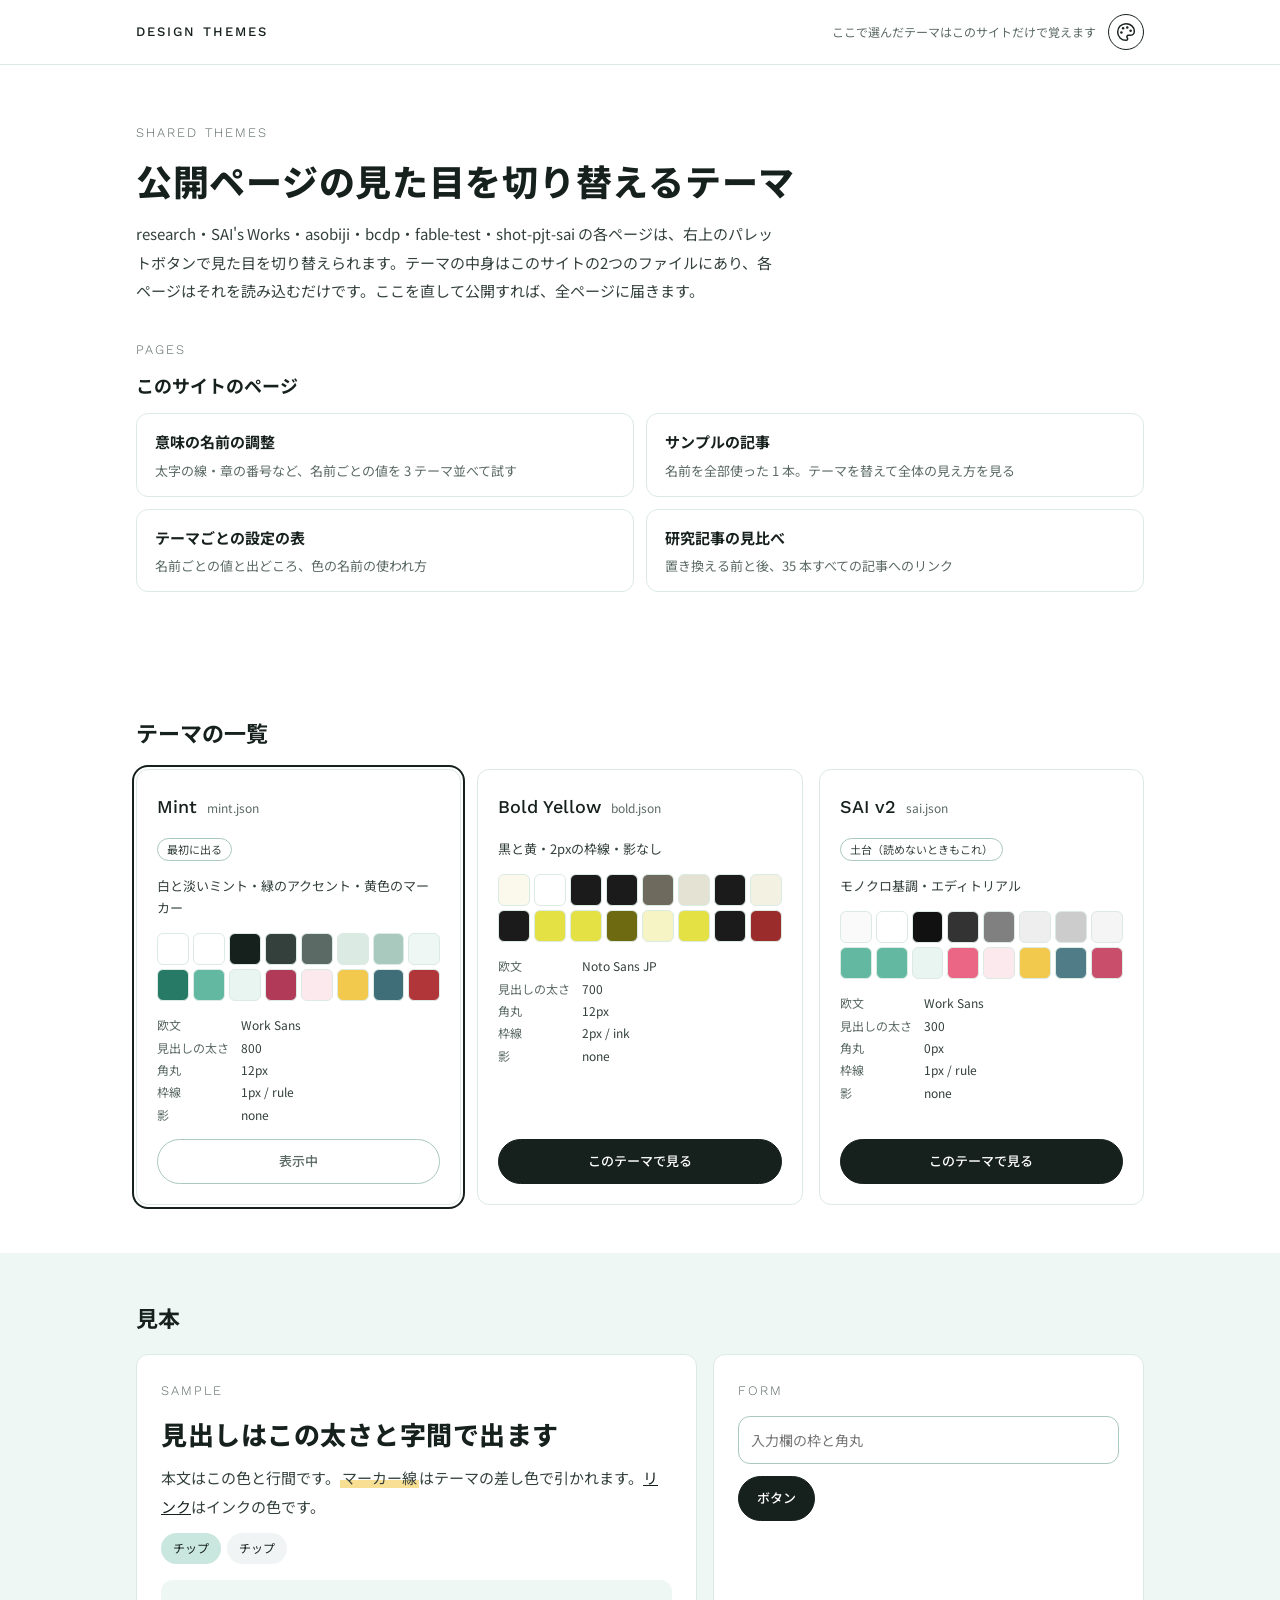
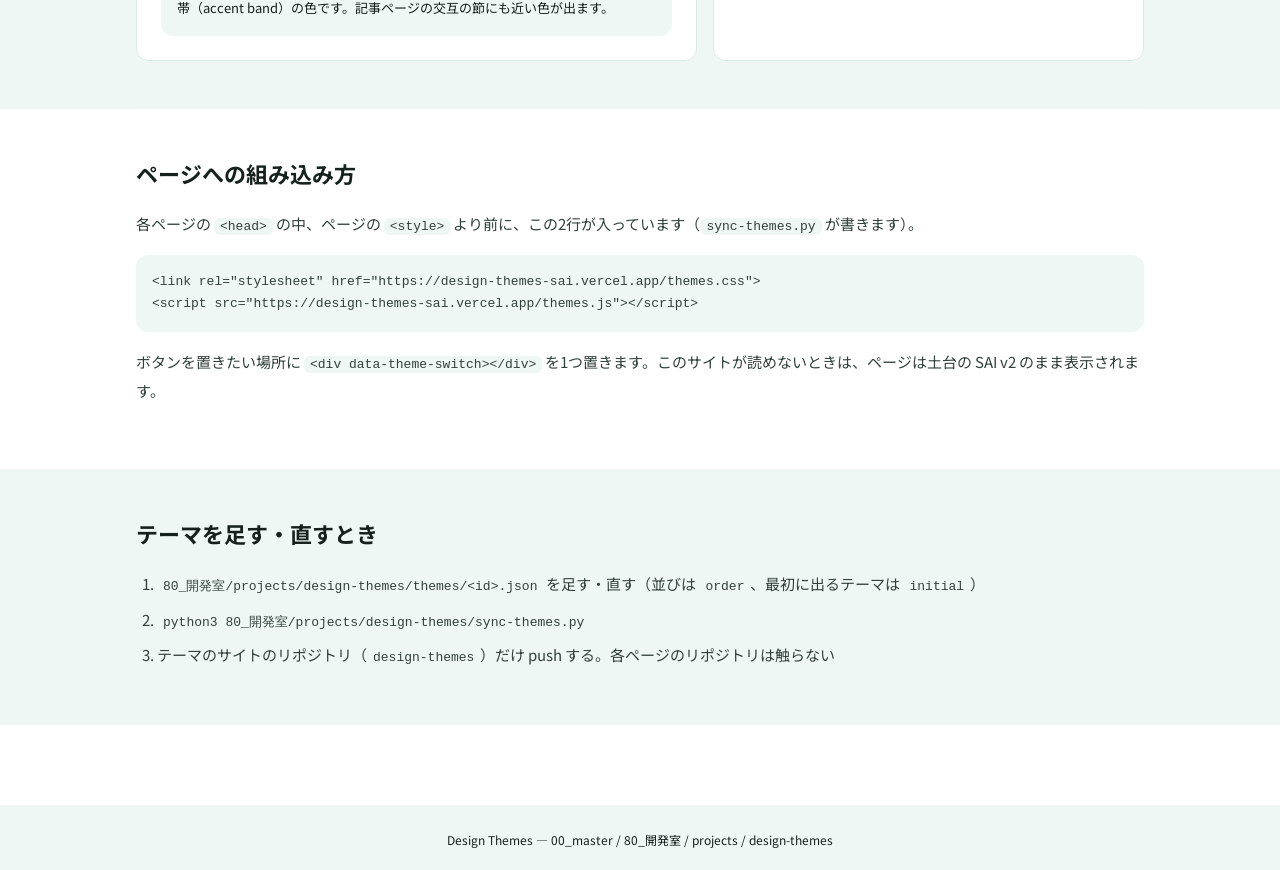
==== commit 961ba74a: "トップから調整ページなどへ行けるようにし、v2 の上書きで固定されていた部品の名前を足す トップに「このサイトのページ」（調整・サンプルの記事・設定の表・研究記事の見比べ）を足した。 意味の名前に、本" ====
--- a/index.html
+++ b/index.html
@@ -103,11 +103,11 @@
 
 
 /* --- 節ごとに背景を交互に変える（全ページ・全テーマ共通。2026-11-20 から research 以外にも広げた） ---
-   「節」＝ main 直下（main が無いページは body 直下）の <section>・<article>・[data-sec] で、中に h2 があるもの。
+   「節」＝ main 直下（main が無いページは body 直下）の section・article・[data-sec] で、中に h2 があるもの。
    節が 2 つ以上並ぶページだけ、1・3・5…番目を --sec-bg（白）、2・4・6…番目を --sec-alt-bg（薄いテーマカラー）にする。
    帯は画面幅いっぱいに広げ、節と節の間に紙の色の隙間が出ないよう、節の外の余白（margin）は 0、上下の余白は --sec-pad-y にそろえる。
-   見出し（h2）だけで区切ったページは、add-page.py が h2 ごとに <section data-sec-auto> で包む。
-   div で組んだ節（帯の div など）は data-sec を付ける。交互にしたくないページは <body data-sec-alt="off">。
+   見出し（h2）だけで区切ったページは、add-page.py が h2 ごとに section（data-sec-auto 付き） で包む。
+   div で組んだ節（帯の div など）は data-sec を付ける。交互にしたくないページは body に data-sec-alt="off"。
    research の記事（ナビに .nav-inner / .gnav-inner がある）は、下の専用の指定で塗る（余白はページ側のまま）。 */
 :is(body:not([data-sec-alt="off"]):not(:has(.nav-inner, .gnav-inner)):not(:has(> main)), body:not([data-sec-alt="off"]):not(:has(.nav-inner, .gnav-inner)) > main)
   > :is(section, article, [data-sec]):has(h2):is(:has(~ :is(section, article, [data-sec]) h2), :is(section, article, [data-sec]):has(h2) ~ *) {
@@ -146,6 +146,9 @@
 body:has(.nav-inner, .gnav-inner) > main > section:first-of-type { position: relative; }
 body:has(.nav-inner, .gnav-inner) > section:first-of-type::before,
 body:has(.nav-inner, .gnav-inner) > main > section:first-of-type::before { content: ""; position: absolute; left: 0; right: 0; top: 0; height: var(--stripe-h); background: var(--stripe); z-index: 1; }
+
+/* research のナビの題名（.brand）は、細い画面（320px など）でボタンの下にもぐらないよう折り返す（2026-11-20） */
+@media (max-width: 400px) { .nav-inner > .brand, .gnav-inner > .brand { white-space: normal; min-width: 0; } }
 /* THEMES:CSS:END */
 
   * { box-sizing: border-box; }
@@ -214,6 +217,16 @@
     .sample { grid-template-columns: 1fr; }
     .header-note { display: none; }
   }
+
+  /* このサイトのページ（2026-11-22） */
+  .site-pages { margin: 32px 0 0; }
+  .site-pages-h { margin: 6px 0 14px; font-size: 18px; color: var(--ink); }
+  .site-pages-list { list-style: none; margin: 0; padding: 0; display: grid; grid-template-columns: repeat(2, minmax(0, 1fr)); gap: 12px; }
+  .sp-link { display: flex; flex-direction: column; gap: 4px; min-height: 64px; padding: 14px 18px; background: var(--white); border: var(--bw) solid var(--card-line); border-radius: var(--r-card); color: var(--ink); text-decoration: none; }
+  .sp-link:hover { border-color: var(--ink); }
+  .sp-t { font-weight: 700; font-size: 15px; }
+  .sp-d { font-size: 13px; color: var(--muted); line-height: 1.6; }
+  @media (max-width: 640px) { .site-pages-list { grid-template-columns: 1fr; } }
 </style>
 </head>
 <body>
@@ -232,6 +245,16 @@
     <p class="label">Shared themes</p>
     <h1>公開ページの見た目を切り替えるテーマ</h1>
     <p class="lead">research・SAI's Works・asobiji・bcdp・fable-test・shot-pjt-sai の各ページは、右上のパレットボタンで見た目を切り替えられます。テーマの中身はこのサイトの2つのファイルにあり、各ページはそれを読み込むだけです。ここを直して公開すれば、全ページに届きます。</p>
+    <nav class="site-pages" aria-label="このサイトのページ">
+      <p class="label">Pages</p>
+      <h2 class="site-pages-h">このサイトのページ</h2>
+      <ul class="site-pages-list">
+        <li><a class="sp-link" href="/tokens/"><span class="sp-t">意味の名前の調整</span><span class="sp-d">太字の線・章の番号など、名前ごとの値を 3 テーマ並べて試す</span></a></li>
+        <li><a class="sp-link" href="/tokens/#sample"><span class="sp-t">サンプルの記事</span><span class="sp-d">名前を全部使った 1 本。テーマを替えて全体の見え方を見る</span></a></li>
+        <li><a class="sp-link" href="/tokens/#table"><span class="sp-t">テーマごとの設定の表</span><span class="sp-d">名前ごとの値と出どころ、色の名前の使われ方</span></a></li>
+        <li><a class="sp-link" href="/tokens/trial/"><span class="sp-t">研究記事の見比べ</span><span class="sp-d">置き換える前と後、35 本すべての記事へのリンク</span></a></li>
+      </ul>
+    </nav>
   </div>
   <div class="stripe"></div>
 
--- a/themes.css
+++ b/themes.css
@@ -85,6 +85,8 @@
   --chip-b-bg: rgba(63, 110, 121, 0.08);
   --mosaic: #62B8A0, #F2C94C, #EB6584, #4F7C87, #FFFFFF, #EEF7F3, #FFFFFF;
   --sec-alt-bg: #EEF7F3;
+  --sel-w: 3px;
+  --sel-line: #277A65;
 }
 
 /* --- theme: bold（黒と黄・2pxの枠線・影なし）--- 生成元: themes/bold.json */
@@ -162,6 +164,441 @@
   --chip-b-bg: rgba(27, 27, 27, 0.08);
   --mosaic: #E3E143, #1B1B1B, #F9F8D9, #FFFFFF, #FFFFFF, #F2F1E2, #E3E143;
   --sec-alt-bg: #F9F8DE;
+  --sel-w: 4px;
+  --sel-line: #E3E143;
+}
+
+/* --- 意味の名前: mint（色の名前 --pal-* + 台帳 semantic.json + テーマの "semantic" 欄）--- */
+html[data-theme="mint"] {
+  --pal-paper: #FFFFFF;
+  --pal-white: #FFFFFF;
+  --pal-ink: #16201D;
+  --pal-text: #33403C;
+  --pal-muted: #5B6A65;
+  --pal-rule: #DCEAE4;
+  --pal-rule-strong: #A9C9BE;
+  --pal-tint: #EEF7F3;
+  --pal-accent: #277A65;
+  --pal-accent-bright: #62B8A0;
+  --pal-accent-wash: #E8F5F1;
+  --pal-emphasis: #B03A57;
+  --pal-emphasis-wash: #FCE9EE;
+  --pal-highlight: #F2C94C;
+  --pal-deep: #3F6E79;
+  --pal-danger: #B0363A;
+  --pal-muted-strong: #5B6A65;
+  --pal-panel: #EEF7F3;
+  --strong-line-c: var(--pal-highlight);
+  --strong-line-a: 55%;
+  --strong-line-h: 38%;
+  --strong-line: linear-gradient(transparent calc(100% - var(--strong-line-h)), color-mix(in srgb, var(--strong-line-c) var(--strong-line-a), transparent) calc(100% - var(--strong-line-h)));
+  --strong-fg: var(--pal-ink);
+  --strong-w: 700;
+  --mark-line-c: var(--strong-line-c);
+  --mark-line-a: var(--strong-line-a);
+  --mark-line-h: var(--strong-line-h);
+  --mark-line: linear-gradient(transparent calc(100% - var(--mark-line-h)), color-mix(in srgb, var(--mark-line-c) var(--mark-line-a), transparent) calc(100% - var(--mark-line-h)));
+  --hl-fg: var(--pal-emphasis);
+  --hl-w: 700;
+  --em-font: italic;
+  --small-fg: var(--pal-muted);
+  --small-size: 13px;
+  --link-fg: var(--pal-ink);
+  --link-line-c: currentColor;
+  --link-line-w: 1px;
+  --link-line: var(--link-line-w) solid var(--link-line-c);
+  --code-bg: var(--pal-tint);
+  --code-fg: var(--pal-ink);
+  --code-r: 4px;
+  --title-fg: var(--pal-ink);
+  --title-w: 800;
+  --title-size: 28px;
+  --eyebrow-fg: var(--pal-accent);
+  --eyebrow-line-c: currentColor;
+  --eyebrow-line-w: 1px;
+  --eyebrow-line: var(--eyebrow-line-w) solid var(--eyebrow-line-c);
+  --secno-bg: var(--pal-accent);
+  --secno-fg: var(--pal-white);
+  --secno-r: 999px;
+  --secno-pad: 12px;
+  --seclabel-fg: var(--pal-accent);
+  --h2-fg: var(--pal-ink);
+  --h2-w: 800;
+  --h2-size: 22px;
+  --h2-orn-show: none;
+  --secsub-fg: var(--pal-muted);
+  --h3-fg: var(--pal-ink);
+  --h3-w: 700;
+  --h3-size: 18px;
+  --lede-fg: var(--pal-text);
+  --body-fg: var(--pal-text);
+  --note-bg: var(--pal-white);
+  --note-line-c: var(--pal-ink);
+  --note-line-w: 2px;
+  --note-line: var(--note-line-w) solid var(--note-line-c);
+  --quote-bg: var(--pal-white);
+  --quote-line-c: var(--pal-ink);
+  --quote-line-w: 2px;
+  --quote-line: var(--quote-line-w) solid var(--quote-line-c);
+  --card-bg: var(--pal-white);
+  --card-line-c: var(--pal-rule);
+  --card-line-w: 1px;
+  --card-r: 12px;
+  --stat-fg: var(--pal-deep);
+  --stat-bg: transparent;
+  --chip-on-bg: var(--pal-ink);
+  --chip-on-fg: var(--pal-white);
+  --chip-r: 999px;
+  --chip-fg: var(--pal-ink);
+  --chip-line-c: var(--pal-ink);
+  --badge-bg: var(--pal-accent);
+  --badge-fg: var(--pal-white);
+  --badge-r: 50%;
+  --btn-bg: var(--pal-ink);
+  --btn-fg: var(--pal-white);
+  --btn-r: 48px;
+  --input-bg: var(--pal-white);
+  --input-line-c: var(--pal-rule-strong);
+  --input-r: 12px;
+  --header-bg-c: var(--pal-paper);
+  --header-bg-a: 88%;
+  --header-bg: color-mix(in srgb, var(--header-bg-c) var(--header-bg-a), transparent);
+  --header-fg: var(--pal-ink);
+  --chapnav-on-c: var(--pal-ink);
+  --chapnav-on-w: 1.5px;
+  --chapnav-fg: var(--pal-text);
+  --chapnav-on-fg: var(--pal-ink);
+  --toc-on-c: var(--pal-accent);
+  --toc-on-w: 3px;
+  --tab-on-c: var(--pal-ink);
+  --tab-on-w: 1.5px;
+  --switch-fg: var(--pal-text);
+  --page-bg: var(--pal-paper);
+  --band-bg: var(--pal-white);
+  --band-alt-bg: var(--pal-tint);
+  --headstripe-show: none;
+  --divider-line-c: var(--pal-rule);
+  --divider-line-w: 1px;
+  --divider-line: var(--divider-line-w) solid var(--divider-line-c);
+  --hero-area-bg: transparent;
+  --hero-area-orn-show: none;
+  --pagefoot-bg: var(--pal-tint);
+  --pagefoot-fg: var(--pal-muted);
+  --icon-fg: var(--pal-accent);
+  --icon-w: 1.75;
+  --table-head-line-c: var(--pal-ink);
+  --table-head-line-w: 1px;
+  --table-head-line: var(--table-head-line-w) solid var(--table-head-line-c);
+  --table-zebra-bg: var(--pal-tint);
+  --list-dot-bg: var(--pal-muted);
+  --figure-bg: var(--pal-white);
+  --figure-line-c: var(--pal-rule);
+  --figure-line-w: 1px;
+  --figure-line: var(--figure-line-w) solid var(--figure-line-c);
+  --meter-fill-bg: var(--pal-deep);
+  --meter-track-bg: var(--pal-rule);
+  --langtag-bg: var(--pal-accent-wash);
+  --langtag-fg: var(--pal-deep);
+  --orn-show: block;
+  --motion-show: 0;
+  --part-accent-fg: var(--pal-deep);
+  --part-wash-bg: var(--pal-accent-wash);
+  --part-panel-bg: var(--pal-panel);
+  --alert-fg: var(--pal-danger);
+  --note-alt-bg: var(--pal-emphasis-wash);
+  --note-alt-fg: var(--pal-emphasis);
+  --note-alt-line-c: var(--pal-emphasis);
+  --part-head-fg: var(--pal-ink);
+  --part-line-c: var(--pal-ink);
+}
+
+/* --- 意味の名前: bold（色の名前 --pal-* + 台帳 semantic.json + テーマの "semantic" 欄）--- */
+html[data-theme="bold"] {
+  --pal-paper: #FAF9EC;
+  --pal-white: #FFFFFF;
+  --pal-ink: #1B1B1B;
+  --pal-text: #1B1B1B;
+  --pal-muted: #6E6B5E;
+  --pal-rule: #E4E2D2;
+  --pal-rule-strong: #1B1B1B;
+  --pal-tint: #F2F1E2;
+  --pal-accent: #1B1B1B;
+  --pal-accent-bright: #E3E143;
+  --pal-accent-wash: #E3E143;
+  --pal-emphasis: #6E6A12;
+  --pal-emphasis-wash: #F6F4C4;
+  --pal-highlight: #E3E143;
+  --pal-deep: #1B1B1B;
+  --pal-danger: #9B2C2C;
+  --pal-select-line: #E3E143;
+  --pal-muted-strong: #6E6B5E;
+  --pal-panel: #F3F1DF;
+  --strong-line-c: var(--pal-highlight);
+  --strong-line-a: 70%;
+  --strong-line-h: 38%;
+  --strong-line: linear-gradient(transparent calc(100% - var(--strong-line-h)), color-mix(in srgb, var(--strong-line-c) var(--strong-line-a), transparent) calc(100% - var(--strong-line-h)));
+  --strong-fg: var(--pal-ink);
+  --strong-w: 700;
+  --mark-line-c: var(--strong-line-c);
+  --mark-line-a: var(--strong-line-a);
+  --mark-line-h: var(--strong-line-h);
+  --mark-line: linear-gradient(transparent calc(100% - var(--mark-line-h)), color-mix(in srgb, var(--mark-line-c) var(--mark-line-a), transparent) calc(100% - var(--mark-line-h)));
+  --hl-fg: var(--pal-emphasis);
+  --hl-w: 700;
+  --em-font: italic;
+  --small-fg: var(--pal-muted);
+  --small-size: 13px;
+  --link-fg: var(--pal-ink);
+  --link-line-c: var(--pal-ink);
+  --link-line-w: 2px;
+  --link-line: var(--link-line-w) solid var(--link-line-c);
+  --code-bg: var(--pal-tint);
+  --code-fg: var(--pal-ink);
+  --code-r: 4px;
+  --title-fg: var(--pal-ink);
+  --title-w: 700;
+  --title-size: 28px;
+  --eyebrow-fg: var(--pal-muted);
+  --eyebrow-line-c: var(--pal-ink);
+  --eyebrow-line-w: 2px;
+  --eyebrow-line: var(--eyebrow-line-w) solid var(--eyebrow-line-c);
+  --secno-bg: var(--pal-highlight);
+  --secno-fg: var(--pal-ink);
+  --secno-r: 999px;
+  --secno-pad: 12px;
+  --seclabel-fg: var(--pal-ink);
+  --h2-fg: var(--pal-ink);
+  --h2-w: 700;
+  --h2-size: 22px;
+  --h2-orn-show: none;
+  --secsub-fg: var(--pal-muted);
+  --h3-fg: var(--pal-ink);
+  --h3-w: 700;
+  --h3-size: 18px;
+  --lede-fg: var(--pal-text);
+  --body-fg: var(--pal-text);
+  --note-bg: var(--pal-white);
+  --note-line-c: var(--pal-ink);
+  --note-line-w: 2px;
+  --note-line: var(--note-line-w) solid var(--note-line-c);
+  --quote-bg: var(--pal-white);
+  --quote-line-c: var(--pal-ink);
+  --quote-line-w: 2px;
+  --quote-line: var(--quote-line-w) solid var(--quote-line-c);
+  --card-bg: var(--pal-white);
+  --card-line-c: var(--pal-ink);
+  --card-line-w: 2px;
+  --card-r: 12px;
+  --stat-fg: var(--pal-deep);
+  --stat-bg: transparent;
+  --chip-on-bg: var(--pal-ink);
+  --chip-on-fg: var(--pal-white);
+  --chip-r: 999px;
+  --chip-fg: var(--pal-ink);
+  --chip-line-c: var(--pal-ink);
+  --badge-bg: var(--pal-highlight);
+  --badge-fg: var(--pal-ink);
+  --badge-r: 50%;
+  --btn-bg: var(--pal-highlight);
+  --btn-fg: var(--pal-ink);
+  --btn-r: 999px;
+  --input-bg: var(--pal-white);
+  --input-line-c: var(--pal-ink);
+  --input-r: 12px;
+  --header-bg-c: var(--pal-paper);
+  --header-bg-a: 96%;
+  --header-bg: color-mix(in srgb, var(--header-bg-c) var(--header-bg-a), transparent);
+  --header-fg: var(--pal-ink);
+  --chapnav-on-c: var(--pal-highlight);
+  --chapnav-on-w: 3px;
+  --chapnav-fg: var(--pal-text);
+  --chapnav-on-fg: var(--pal-ink);
+  --toc-on-c: var(--pal-highlight);
+  --toc-on-w: 4px;
+  --tab-on-c: var(--pal-highlight);
+  --tab-on-w: 3px;
+  --switch-fg: var(--pal-text);
+  --page-bg: var(--pal-paper);
+  --band-bg: var(--pal-white);
+  --band-alt-bg: var(--pal-tint);
+  --headstripe-show: block;
+  --divider-line-c: var(--pal-rule);
+  --divider-line-w: 1px;
+  --divider-line: var(--divider-line-w) solid var(--divider-line-c);
+  --hero-area-bg: transparent;
+  --hero-area-orn-show: none;
+  --pagefoot-bg: var(--pal-highlight);
+  --pagefoot-fg: var(--pal-ink);
+  --icon-fg: var(--pal-ink);
+  --icon-w: 2;
+  --table-head-line-c: var(--pal-ink);
+  --table-head-line-w: 2px;
+  --table-head-line: var(--table-head-line-w) solid var(--table-head-line-c);
+  --table-zebra-bg: var(--pal-tint);
+  --list-dot-bg: var(--pal-ink);
+  --figure-bg: var(--pal-white);
+  --figure-line-c: var(--pal-ink);
+  --figure-line-w: 2px;
+  --figure-line: var(--figure-line-w) solid var(--figure-line-c);
+  --meter-fill-bg: var(--pal-deep);
+  --meter-track-bg: var(--pal-rule);
+  --langtag-bg: var(--pal-accent-wash);
+  --langtag-fg: var(--pal-deep);
+  --orn-show: block;
+  --motion-show: 0;
+  --part-accent-fg: var(--pal-deep);
+  --part-wash-bg: var(--pal-accent-wash);
+  --part-panel-bg: var(--pal-panel);
+  --alert-fg: var(--pal-danger);
+  --note-alt-bg: var(--pal-emphasis-wash);
+  --note-alt-fg: var(--pal-emphasis);
+  --note-alt-line-c: var(--pal-emphasis);
+  --part-head-fg: var(--pal-ink);
+  --part-line-c: var(--pal-ink);
+}
+
+/* --- 意味の名前: sai（土台）（色の名前 --pal-* + 台帳 semantic.json + テーマの "semantic" 欄）--- */
+:root {
+  --pal-paper: #FAFAFA;
+  --pal-white: #FFFFFF;
+  --pal-ink: #111111;
+  --pal-text: #333333;
+  --pal-muted: #808080;
+  --pal-rule: #EEEEEE;
+  --pal-rule-strong: #CCCCCC;
+  --pal-tint: #F5F5F5;
+  --pal-accent: #62B8A0;
+  --pal-accent-bright: #62B8A0;
+  --pal-accent-wash: #E8F5F1;
+  --pal-emphasis: #EB6584;
+  --pal-emphasis-wash: #FCE9EE;
+  --pal-highlight: #F2C94C;
+  --pal-deep: #4F7C87;
+  --pal-danger: #C84E6C;
+  --pal-muted-strong: #666666;
+  --pal-panel: #F5F5F5;
+  --strong-line-c: var(--pal-highlight);
+  --strong-line-a: 0%;
+  --strong-line-h: 38%;
+  --strong-line: linear-gradient(transparent calc(100% - var(--strong-line-h)), color-mix(in srgb, var(--strong-line-c) var(--strong-line-a), transparent) calc(100% - var(--strong-line-h)));
+  --strong-fg: var(--pal-ink);
+  --strong-w: 700;
+  --mark-line-c: var(--strong-line-c);
+  --mark-line-a: var(--strong-line-a);
+  --mark-line-h: var(--strong-line-h);
+  --mark-line: linear-gradient(transparent calc(100% - var(--mark-line-h)), color-mix(in srgb, var(--mark-line-c) var(--mark-line-a), transparent) calc(100% - var(--mark-line-h)));
+  --hl-fg: var(--pal-emphasis);
+  --hl-w: 700;
+  --em-font: italic;
+  --small-fg: var(--pal-muted);
+  --small-size: 13px;
+  --link-fg: var(--pal-ink);
+  --link-line-c: var(--pal-rule-strong);
+  --link-line-w: 1px;
+  --link-line: var(--link-line-w) solid var(--link-line-c);
+  --code-bg: var(--pal-tint);
+  --code-fg: var(--pal-ink);
+  --code-r: 4px;
+  --title-fg: var(--pal-ink);
+  --title-w: 700;
+  --title-size: 28px;
+  --eyebrow-fg: var(--pal-muted);
+  --eyebrow-line-c: currentColor;
+  --eyebrow-line-w: 1px;
+  --eyebrow-line: var(--eyebrow-line-w) solid var(--eyebrow-line-c);
+  --secno-bg: transparent;
+  --secno-fg: var(--pal-muted);
+  --secno-r: 0;
+  --secno-pad: 0;
+  --seclabel-fg: var(--pal-muted);
+  --h2-fg: var(--pal-ink);
+  --h2-w: 700;
+  --h2-size: 22px;
+  --h2-orn-show: none;
+  --secsub-fg: var(--pal-muted);
+  --h3-fg: var(--pal-ink);
+  --h3-w: 700;
+  --h3-size: 18px;
+  --lede-fg: var(--pal-text);
+  --body-fg: var(--pal-text);
+  --note-bg: var(--pal-white);
+  --note-line-c: var(--pal-ink);
+  --note-line-w: 2px;
+  --note-line: var(--note-line-w) solid var(--note-line-c);
+  --quote-bg: var(--pal-white);
+  --quote-line-c: var(--pal-ink);
+  --quote-line-w: 2px;
+  --quote-line: var(--quote-line-w) solid var(--quote-line-c);
+  --card-bg: var(--pal-white);
+  --card-line-c: var(--pal-rule);
+  --card-line-w: 1px;
+  --card-r: 0;
+  --stat-fg: var(--pal-ink);
+  --stat-bg: transparent;
+  --chip-on-bg: var(--pal-ink);
+  --chip-on-fg: var(--pal-white);
+  --chip-r: 48px;
+  --chip-fg: var(--pal-ink);
+  --chip-line-c: var(--pal-ink);
+  --badge-bg: var(--pal-ink);
+  --badge-fg: var(--pal-white);
+  --badge-r: 50%;
+  --btn-bg: var(--pal-ink);
+  --btn-fg: var(--pal-white);
+  --btn-r: 48px;
+  --input-bg: var(--pal-white);
+  --input-line-c: var(--pal-rule-strong);
+  --input-r: 4px;
+  --header-bg-c: var(--pal-paper);
+  --header-bg-a: 96%;
+  --header-bg: color-mix(in srgb, var(--header-bg-c) var(--header-bg-a), transparent);
+  --header-fg: var(--pal-ink);
+  --chapnav-on-c: var(--pal-ink);
+  --chapnav-on-w: 1px;
+  --chapnav-fg: var(--pal-text);
+  --chapnav-on-fg: var(--pal-ink);
+  --toc-on-c: var(--pal-ink);
+  --toc-on-w: 2px;
+  --tab-on-c: var(--pal-ink);
+  --tab-on-w: 1px;
+  --switch-fg: var(--pal-text);
+  --page-bg: var(--pal-paper);
+  --band-bg: var(--pal-white);
+  --band-alt-bg: var(--pal-tint);
+  --headstripe-show: block;
+  --divider-line-c: var(--pal-rule);
+  --divider-line-w: 1px;
+  --divider-line: var(--divider-line-w) solid var(--divider-line-c);
+  --hero-area-bg: transparent;
+  --hero-area-orn-show: none;
+  --pagefoot-bg: var(--pal-rule);
+  --pagefoot-fg: var(--pal-muted-strong);
+  --icon-fg: var(--pal-ink);
+  --icon-w: 1.5;
+  --table-head-line-c: var(--pal-ink);
+  --table-head-line-w: 1px;
+  --table-head-line: var(--table-head-line-w) solid var(--table-head-line-c);
+  --table-zebra-bg: transparent;
+  --list-dot-bg: var(--pal-ink);
+  --figure-bg: var(--pal-white);
+  --figure-line-c: var(--pal-rule);
+  --figure-line-w: 1px;
+  --figure-line: var(--figure-line-w) solid var(--figure-line-c);
+  --meter-fill-bg: var(--pal-ink);
+  --meter-track-bg: var(--pal-rule);
+  --langtag-bg: var(--pal-tint);
+  --langtag-fg: var(--pal-ink);
+  --orn-show: block;
+  --motion-show: 0;
+  --part-accent-fg: var(--pal-deep);
+  --part-wash-bg: var(--pal-accent-wash);
+  --part-panel-bg: var(--pal-panel);
+  --alert-fg: var(--pal-danger);
+  --note-alt-bg: var(--pal-emphasis-wash);
+  --note-alt-fg: var(--pal-ink);
+  --note-alt-line-c: var(--pal-emphasis);
+  --part-head-fg: var(--pal-ink);
+  --part-line-c: var(--pal-ink);
 }
 /* THEMES:GENERATED:END */
 
